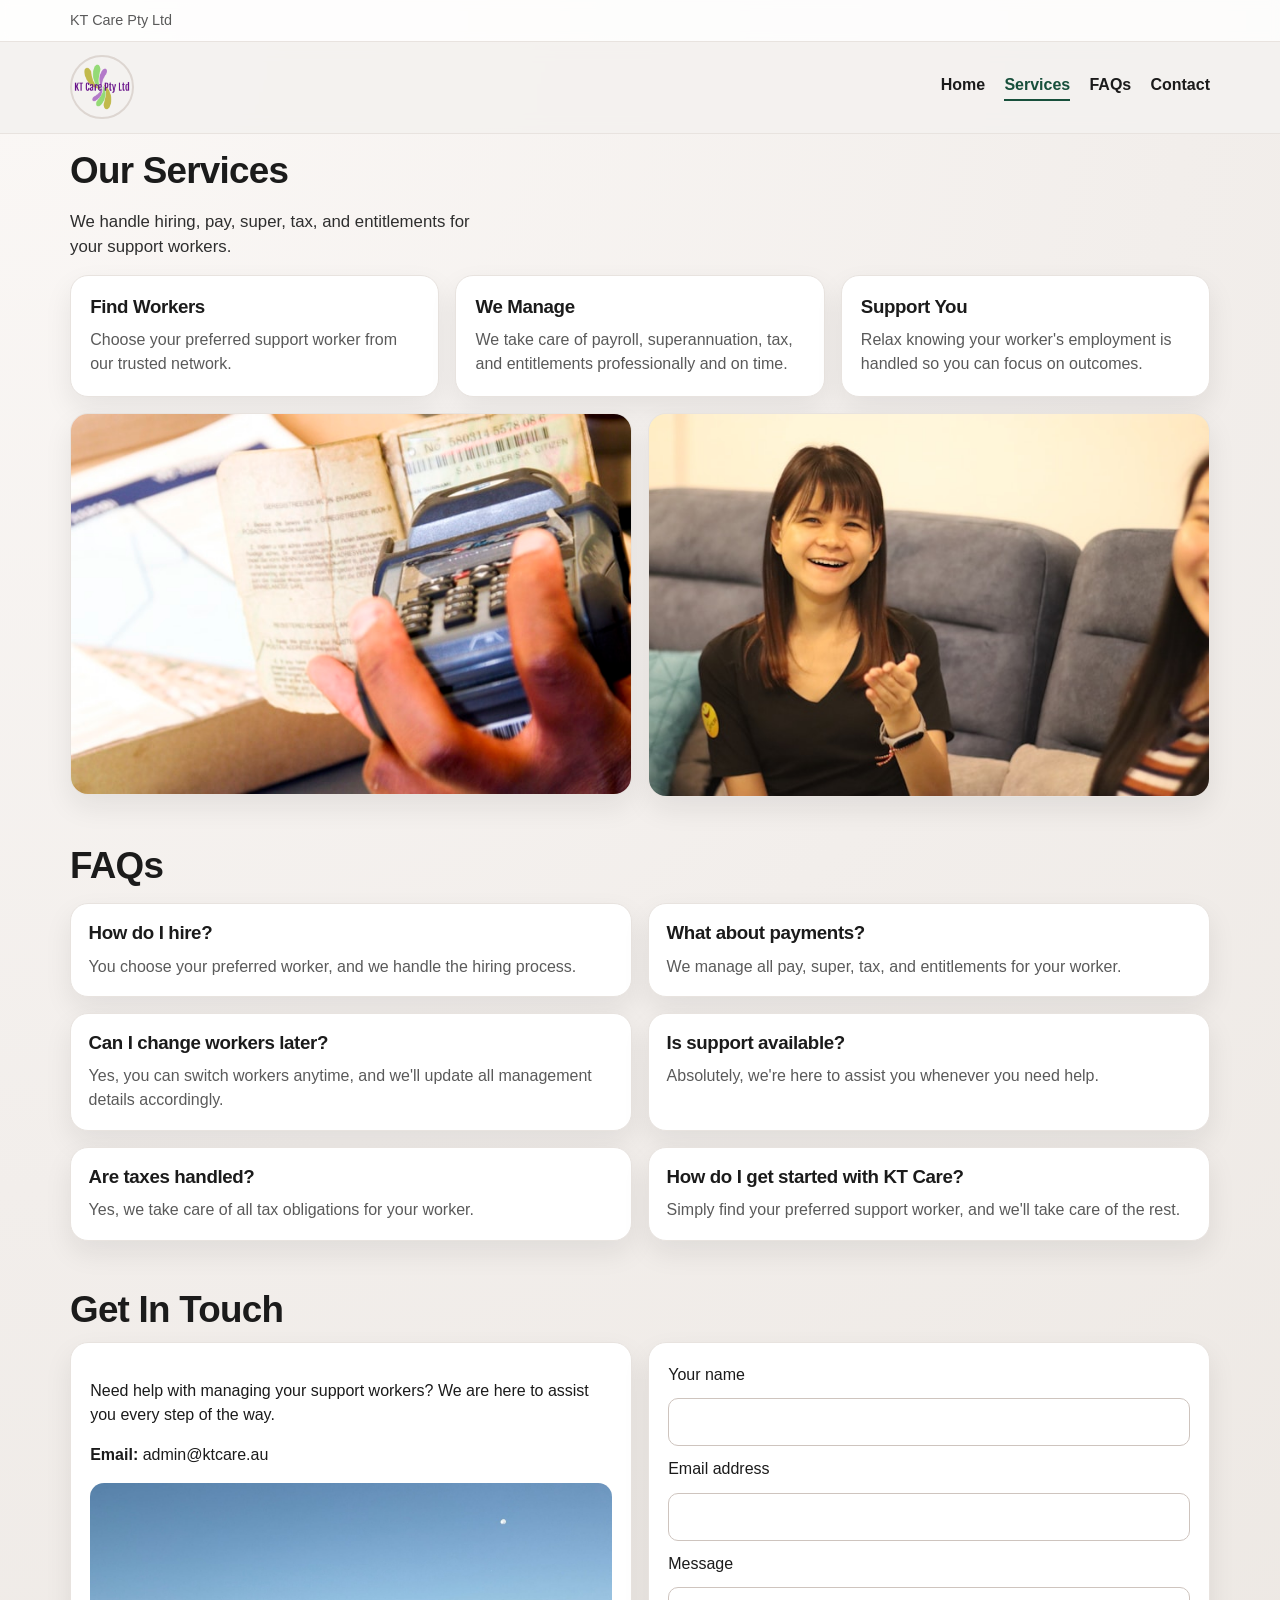
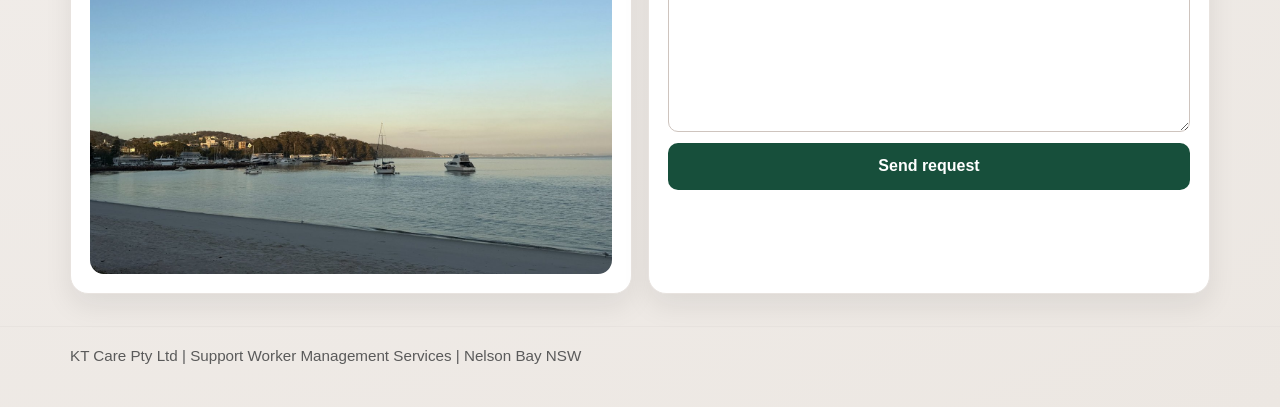
==== services.html @ a99f6b06 "Split services into separate page, extract shared CSS" ====
<!doctype html>
<html lang="en">
<head>
  <meta charset="utf-8">
  <meta name="viewport" content="width=device-width, initial-scale=1">
  <title>KT Care | Services</title>
  <meta name="description" content="KT Care handles hiring, pay, super, tax, and entitlements for your support workers in Nelson Bay NSW.">
  <link rel="stylesheet" href="css/style.css">
</head>
<body>
  <div class="topbar">
    <div class="container">KT Care Pty Ltd</div>
  </div>

  <div class="nav-wrap">
    <nav class="container">
      <a href="index.html" aria-label="KT Care home"><img src="assets/logo.png" alt="KT Care logo" class="logo"></a>
      <div class="links">
        <a href="index.html">Home</a>
        <a href="services.html" class="active">Services</a>
        <a href="#faqs">FAQs</a>
        <a href="#contact">Contact</a>
      </div>
    </nav>
  </div>

  <main class="container">
    <section id="services">
      <h2>Our Services</h2>
      <p class="lead">We handle hiring, pay, super, tax, and entitlements for your support workers.</p>
      <div class="services-grid">
        <article class="service card">
          <h3>Find Workers</h3>
          <p>Choose your preferred support worker from our trusted network.</p>
        </article>
        <article class="service card">
          <h3>We Manage</h3>
          <p>We take care of payroll, superannuation, tax, and entitlements professionally and on time.</p>
        </article>
        <article class="service card">
          <h3>Support You</h3>
          <p>Relax knowing your worker's employment is handled so you can focus on outcomes.</p>
        </article>
      </div>

      <div class="gallery">
        <img src="assets/services-payroll.jpg" alt="Manager reviewing payroll documents" class="card">
        <img src="assets/services-handshake.jpg" alt="Client shaking hands with support worker" class="card">
      </div>
    </section>

    <section id="faqs">
      <h2>FAQs</h2>
      <div class="faqs">
        <article class="faq card">
          <h3>How do I hire?</h3>
          <p>You choose your preferred worker, and we handle the hiring process.</p>
        </article>
        <article class="faq card">
          <h3>What about payments?</h3>
          <p>We manage all pay, super, tax, and entitlements for your worker.</p>
        </article>
        <article class="faq card">
          <h3>Can I change workers later?</h3>
          <p>Yes, you can switch workers anytime, and we'll update all management details accordingly.</p>
        </article>
        <article class="faq card">
          <h3>Is support available?</h3>
          <p>Absolutely, we're here to assist you whenever you need help.</p>
        </article>
        <article class="faq card">
          <h3>Are taxes handled?</h3>
          <p>Yes, we take care of all tax obligations for your worker.</p>
        </article>
        <article class="faq card">
          <h3>How do I get started with KT Care?</h3>
          <p>Simply find your preferred support worker, and we'll take care of the rest.</p>
        </article>
      </div>
    </section>

    <section id="contact">
      <h2>Get In Touch</h2>
      <div class="contact">
        <article class="contact-card card">
          <p>Need help with managing your support workers? We are here to assist you every step of the way.</p>
          <p><strong>Email:</strong> <a href="mailto:admin@ktcare.au">admin@ktcare.au</a></p>
          <img src="assets/nelson-bay.jpg" alt="Nelson Bay landscape">
        </article>
        <article class="contact-form card">
          <form action="mailto:admin@ktcare.au" method="post" enctype="text/plain">
            <label for="name">Your name</label>
            <input id="name" name="name" type="text" required>
            <label for="email">Email address</label>
            <input id="email" name="email" type="email" required>
            <label for="message">Message</label>
            <textarea id="message" name="message" rows="5" required></textarea>
            <button type="submit">Send request</button>
          </form>
        </article>
      </div>
    </section>
  </main>

  <footer>
    <div class="container">KT Care Pty Ltd | Support Worker Management Services | Nelson Bay NSW</div>
  </footer>
</body>
</html>
---- css/style.css ----
:root {
  --bg: #f4f1ef;
  --surface: #ffffff;
  --text: #1b1b1b;
  --muted: #5a5a5a;
  --accent: #174f3b;
  --accent-2: #7d9b8f;
  --border: #e8e3df;
  --max: 1140px;
  --radius: 18px;
  --shadow: 0 12px 28px rgba(20, 20, 20, 0.08);
}

* { box-sizing: border-box; }

html, body {
  margin: 0;
  padding: 0;
  font-family: "Segoe UI", Tahoma, Geneva, Verdana, sans-serif;
  color: var(--text);
  background: radial-gradient(circle at top left, #fbf8f6 0%, #f2eeeb 50%, #ece7e2 100%);
  line-height: 1.5;
}

img {
  max-width: 100%;
  display: block;
  border-radius: 14px;
}

a {
  color: inherit;
  text-decoration: none;
}

.container {
  width: min(100% - 2rem, var(--max));
  margin-inline: auto;
}

/* ── Top bar ── */
.topbar {
  font-size: 0.9rem;
  color: var(--muted);
  border-bottom: 1px solid var(--border);
  background: rgba(255, 255, 255, 0.8);
  backdrop-filter: blur(4px);
}

.topbar .container {
  padding: 0.6rem 0;
}

/* ── Nav ── */
.nav-wrap {
  position: sticky;
  top: 0;
  z-index: 20;
  background: rgba(244, 241, 239, 0.92);
  backdrop-filter: blur(8px);
  border-bottom: 1px solid var(--border);
}

nav {
  display: flex;
  align-items: center;
  justify-content: space-between;
  gap: 1rem;
  padding: 0.85rem 0;
}

.logo {
  width: 64px;
  height: 64px;
  object-fit: cover;
  border-radius: 50%;
  border: 2px solid #ddd6d1;
}

.links {
  display: flex;
  gap: 1.2rem;
  font-weight: 600;
}

.links a.active {
  color: var(--accent);
  border-bottom: 2px solid var(--accent);
  padding-bottom: 2px;
}

/* ── Typography ── */
h1, h2, h3 {
  margin: 0 0 0.7rem;
  line-height: 1.15;
  letter-spacing: -0.02em;
}

h1 { font-size: clamp(1.8rem, 4vw, 3rem); }
h2 { font-size: clamp(1.5rem, 3vw, 2.3rem); }

.lead {
  font-size: 1.05rem;
  color: #2e2e2e;
  max-width: 44ch;
  margin-bottom: 1rem;
}

/* ── Card ── */
.card {
  background: var(--surface);
  border: 1px solid var(--border);
  border-radius: var(--radius);
  box-shadow: var(--shadow);
}

/* ── Pill ── */
.pill {
  display: inline-block;
  background: #e8f0ec;
  color: #184a37;
  border: 1px solid #cde2d9;
  border-radius: 999px;
  padding: 0.35rem 0.8rem;
  font-size: 0.86rem;
  margin-bottom: 0.8rem;
}

/* ── Sections ── */
section {
  padding: 1rem 0 2rem;
}

/* ── Hero ── */
.hero {
  padding: 2.3rem 0 1.5rem;
}

.hero-grid {
  display: grid;
  gap: 1.6rem;
  grid-template-columns: 1.1fr 1fr;
  align-items: center;
}

.hero-copy {
  padding: 2rem;
}

.facts {
  margin-top: 1rem;
  padding-top: 1rem;
  border-top: 1px solid var(--border);
  color: var(--muted);
  display: grid;
  gap: 0.4rem;
}

/* ── Services ── */
.services-grid {
  display: grid;
  grid-template-columns: repeat(3, minmax(0, 1fr));
  gap: 1rem;
  margin-top: 1rem;
}

.service {
  padding: 1.2rem;
}

.service p {
  margin: 0;
  color: var(--muted);
}

.gallery {
  display: grid;
  grid-template-columns: repeat(2, minmax(0, 1fr));
  gap: 1rem;
  margin-top: 1rem;
}

/* ── FAQs ── */
.faqs {
  display: grid;
  grid-template-columns: repeat(2, minmax(0, 1fr));
  gap: 1rem;
  margin-top: 1rem;
}

.faq {
  padding: 1.1rem;
}

.faq p {
  margin: 0.5rem 0 0;
  color: var(--muted);
}

/* ── Contact ── */
.contact {
  display: grid;
  gap: 1rem;
  grid-template-columns: 1fr 1fr;
}

.contact-card,
.contact-form {
  padding: 1.2rem;
}

.contact-form form {
  display: grid;
  gap: 0.7rem;
}

input, textarea {
  width: 100%;
  border: 1px solid #cec4be;
  border-radius: 10px;
  padding: 0.7rem 0.8rem;
  font: inherit;
  background: #fff;
}

button {
  border: 0;
  border-radius: 10px;
  padding: 0.72rem 1rem;
  font: inherit;
  font-weight: 600;
  background: var(--accent);
  color: white;
  cursor: pointer;
}

/* ── Footer ── */
footer {
  border-top: 1px solid var(--border);
  color: var(--muted);
  padding: 1.1rem 0 2.5rem;
  font-size: 0.95rem;
}

/* ── Responsive ── */
@media (max-width: 900px) {
  .hero-grid,
  .services-grid,
  .gallery,
  .faqs,
  .contact {
    grid-template-columns: 1fr;
  }

  .links {
    gap: 0.8rem;
    font-size: 0.95rem;
  }
}
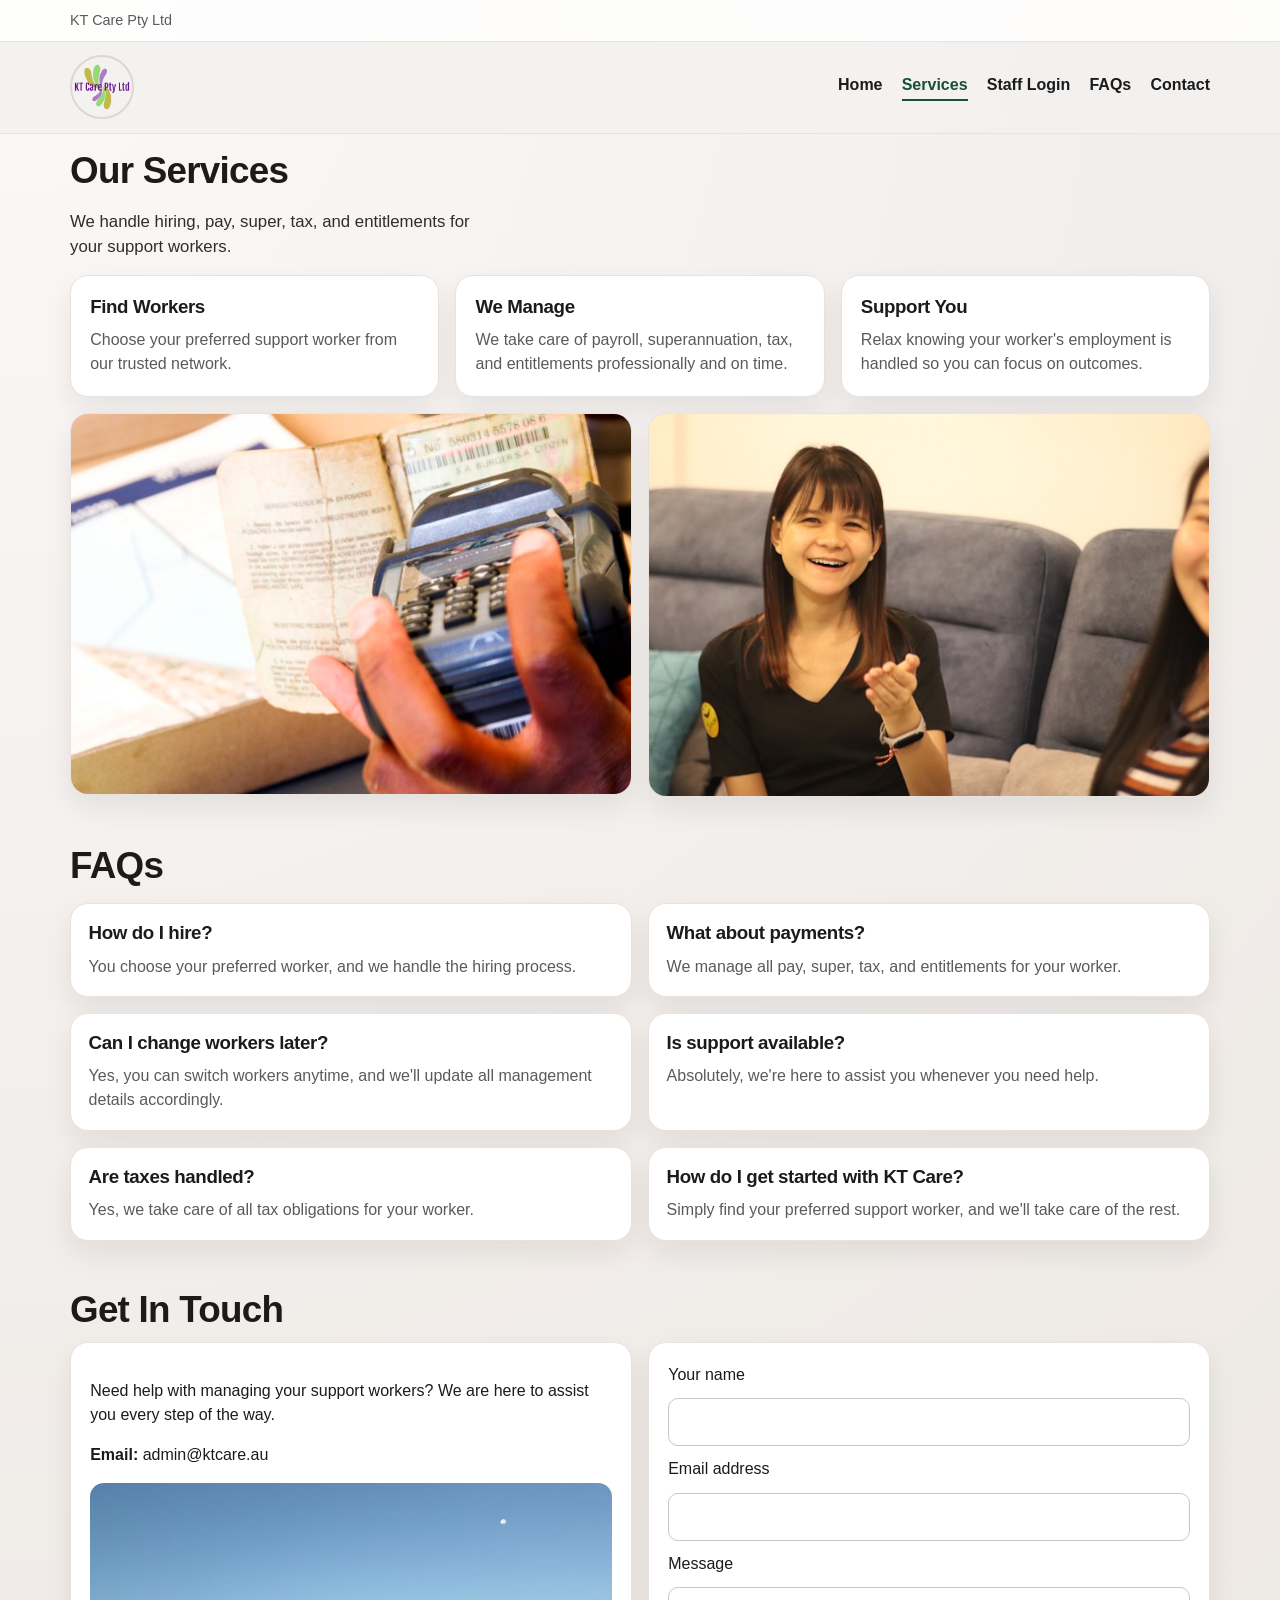
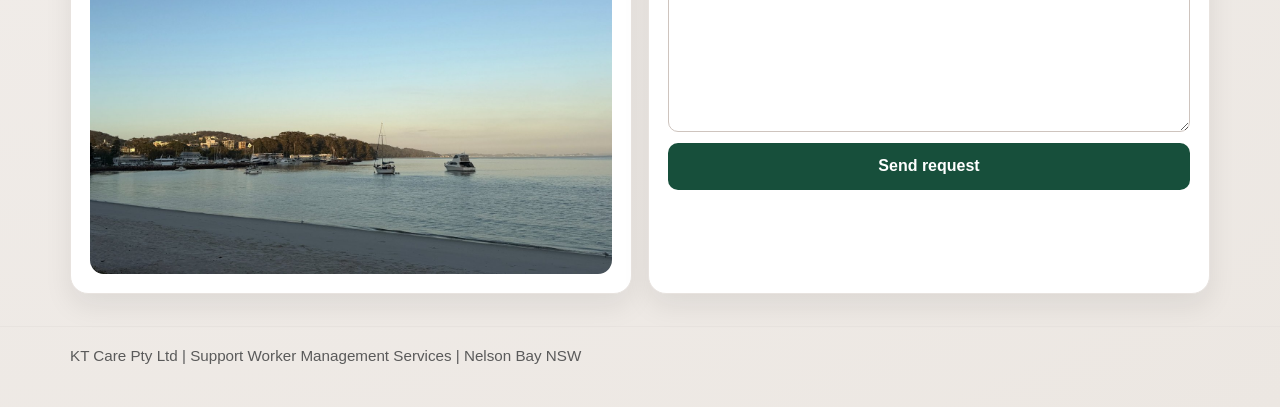
==== commit 9f59436c: "Add staff login portal, staff portal, admin portal with Netlify Identity" ====
--- a/services.html
+++ b/services.html
@@ -18,6 +18,7 @@
       <div class="links">
         <a href="index.html">Home</a>
         <a href="services.html" class="active">Services</a>
+        <a href="staff-login.html">Staff Login</a>
         <a href="#faqs">FAQs</a>
         <a href="#contact">Contact</a>
       </div>
--- a/css/style.css
+++ b/css/style.css
@@ -242,13 +242,243 @@
   font-size: 0.95rem;
 }
 
+/* ── Nav extras ── */
+.nav-user {
+  font-size: 0.9rem;
+  color: var(--muted);
+  max-width: 160px;
+  overflow: hidden;
+  text-overflow: ellipsis;
+  white-space: nowrap;
+}
+
+.btn-nav-logout {
+  background: none;
+  border: 1px solid var(--border);
+  border-radius: 8px;
+  padding: 0.3rem 0.75rem;
+  font-size: 0.88rem;
+  font-weight: 600;
+  color: var(--muted);
+  cursor: pointer;
+}
+
+.btn-nav-logout:hover {
+  background: var(--border);
+  color: var(--text);
+}
+
+/* ── Auth / login ── */
+.auth-section {
+  display: flex;
+  justify-content: center;
+  padding: 4rem 0;
+}
+
+.auth-card {
+  width: min(100%, 440px);
+  padding: 2.5rem;
+  text-align: center;
+}
+
+.auth-header { margin-bottom: 2rem; }
+
+.auth-logo {
+  width: 80px;
+  height: 80px;
+  border-radius: 50%;
+  margin: 0 auto 1rem;
+  border: 2px solid var(--border);
+}
+
+.auth-note {
+  margin-top: 1.5rem;
+  font-size: 0.88rem;
+  color: var(--muted);
+  line-height: 1.6;
+}
+
+.auth-loading {
+  display: flex;
+  align-items: center;
+  justify-content: center;
+  min-height: 40vh;
+  color: var(--muted);
+}
+
+/* ── Buttons ── */
+.btn-primary {
+  display: inline-block;
+  background: var(--accent);
+  color: white;
+  border: none;
+  border-radius: 10px;
+  padding: 0.75rem 1.5rem;
+  font: inherit;
+  font-weight: 600;
+  cursor: pointer;
+  text-decoration: none;
+  transition: opacity 0.15s;
+}
+
+.btn-primary:hover { opacity: 0.88; }
+
+.btn-full { width: 100%; text-align: center; }
+
+/* ── Staff portal ── */
+.portal-header {
+  padding: 1.5rem 0 0.5rem;
+}
+
+.section-note {
+  font-size: 0.9rem;
+  color: var(--muted);
+  margin: 0 0 1rem;
+  font-style: italic;
+}
+
+.resources-grid {
+  display: grid;
+  grid-template-columns: repeat(2, minmax(0, 1fr));
+  gap: 1rem;
+  margin-top: 0.5rem;
+}
+
+.resource-card {
+  padding: 1.4rem;
+  display: flex;
+  flex-direction: column;
+  gap: 0.4rem;
+}
+
+.resource-icon {
+  font-size: 1.8rem;
+  line-height: 1;
+  margin-bottom: 0.2rem;
+}
+
+.resource-card h3 { margin: 0; }
+
+.resource-card p {
+  margin: 0;
+  color: var(--muted);
+  font-size: 0.95rem;
+  flex: 1;
+}
+
+.btn-resource {
+  display: inline-block;
+  margin-top: 0.8rem;
+  background: #e8f0ec;
+  color: #184a37;
+  border: 1px solid #cde2d9;
+  border-radius: 8px;
+  padding: 0.4rem 0.9rem;
+  font-size: 0.9rem;
+  font-weight: 600;
+  align-self: flex-start;
+  transition: background 0.15s;
+}
+
+.btn-resource:hover { background: #d4e8de; }
+
+/* ── Admin portal ── */
+.admin-form {
+  padding: 1.4rem;
+  max-width: 700px;
+  margin-bottom: 0.5rem;
+}
+
+.form-row {
+  display: grid;
+  grid-template-columns: 1fr auto;
+  gap: 1rem;
+  align-items: end;
+  margin-bottom: 1rem;
+}
+
+.form-group {
+  display: grid;
+  gap: 0.4rem;
+}
+
+.form-group label {
+  font-size: 0.9rem;
+  font-weight: 600;
+  color: var(--muted);
+}
+
+select {
+  width: 100%;
+  border: 1px solid #cec4be;
+  border-radius: 10px;
+  padding: 0.7rem 0.8rem;
+  font: inherit;
+  background: #fff;
+}
+
+.form-msg {
+  margin-top: 0.8rem;
+  font-size: 0.9rem;
+  color: var(--muted);
+}
+
+.form-msg--success { color: var(--accent); font-weight: 600; }
+.form-msg--error   { color: #c0392b; font-weight: 600; }
+
+.user-table {
+  width: 100%;
+  border-collapse: collapse;
+  font-size: 0.95rem;
+}
+
+.user-table th {
+  text-align: left;
+  padding: 0.7rem 1rem;
+  background: var(--border);
+  font-weight: 600;
+  font-size: 0.88rem;
+  color: var(--muted);
+}
+
+.user-table td {
+  padding: 0.75rem 1rem;
+  border-bottom: 1px solid var(--border);
+  vertical-align: middle;
+}
+
+.user-table tr:last-child td { border-bottom: none; }
+
+.btn-table-action {
+  border: none;
+  border-radius: 7px;
+  padding: 0.3rem 0.75rem;
+  font: inherit;
+  font-size: 0.85rem;
+  font-weight: 600;
+  cursor: pointer;
+}
+
+.btn-danger {
+  background: #ffe8ef;
+  color: #c0392b;
+  border: 1px solid #fca5a5;
+}
+
+.btn-danger:hover { background: #fca5a5; }
+
 /* ── Responsive ── */
 @media (max-width: 900px) {
   .hero-grid,
   .services-grid,
   .gallery,
   .faqs,
-  .contact {
+  .contact,
+  .resources-grid {
+    grid-template-columns: 1fr;
+  }
+
+  .form-row {
     grid-template-columns: 1fr;
   }
 
